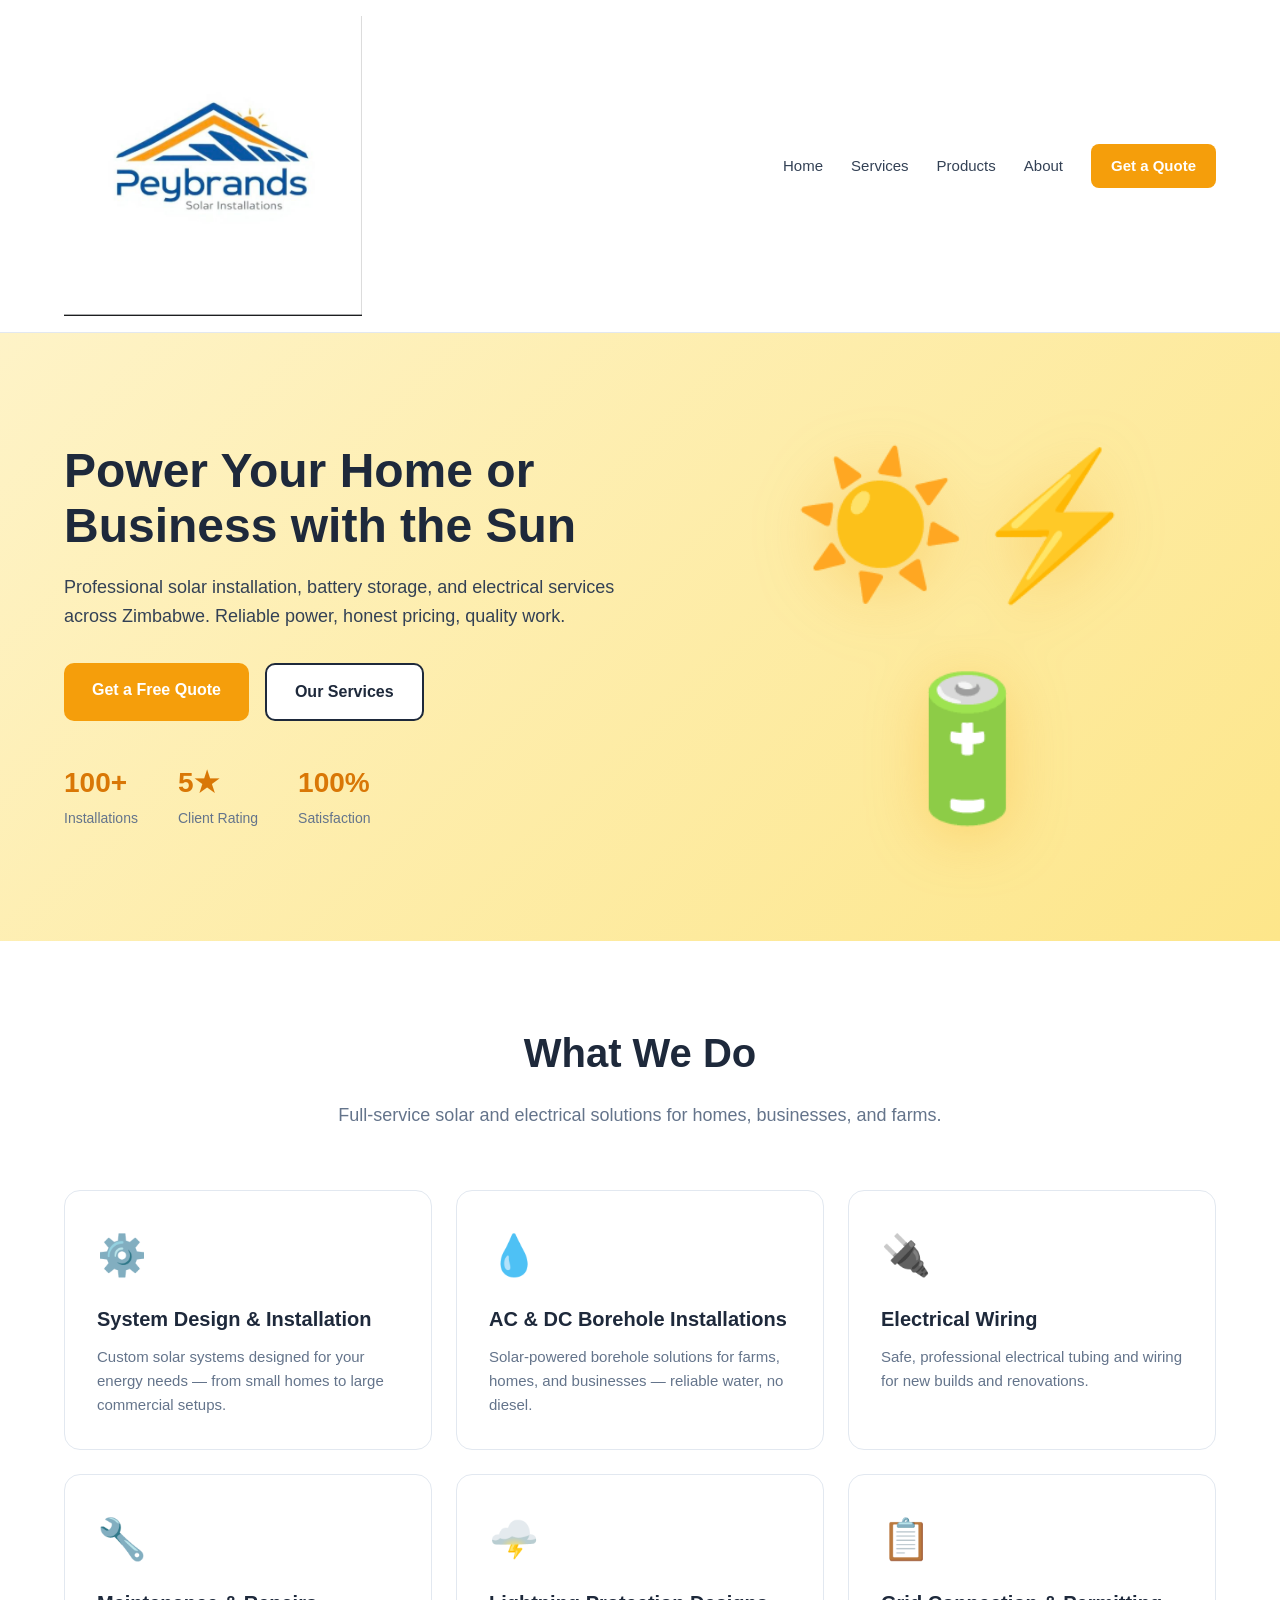
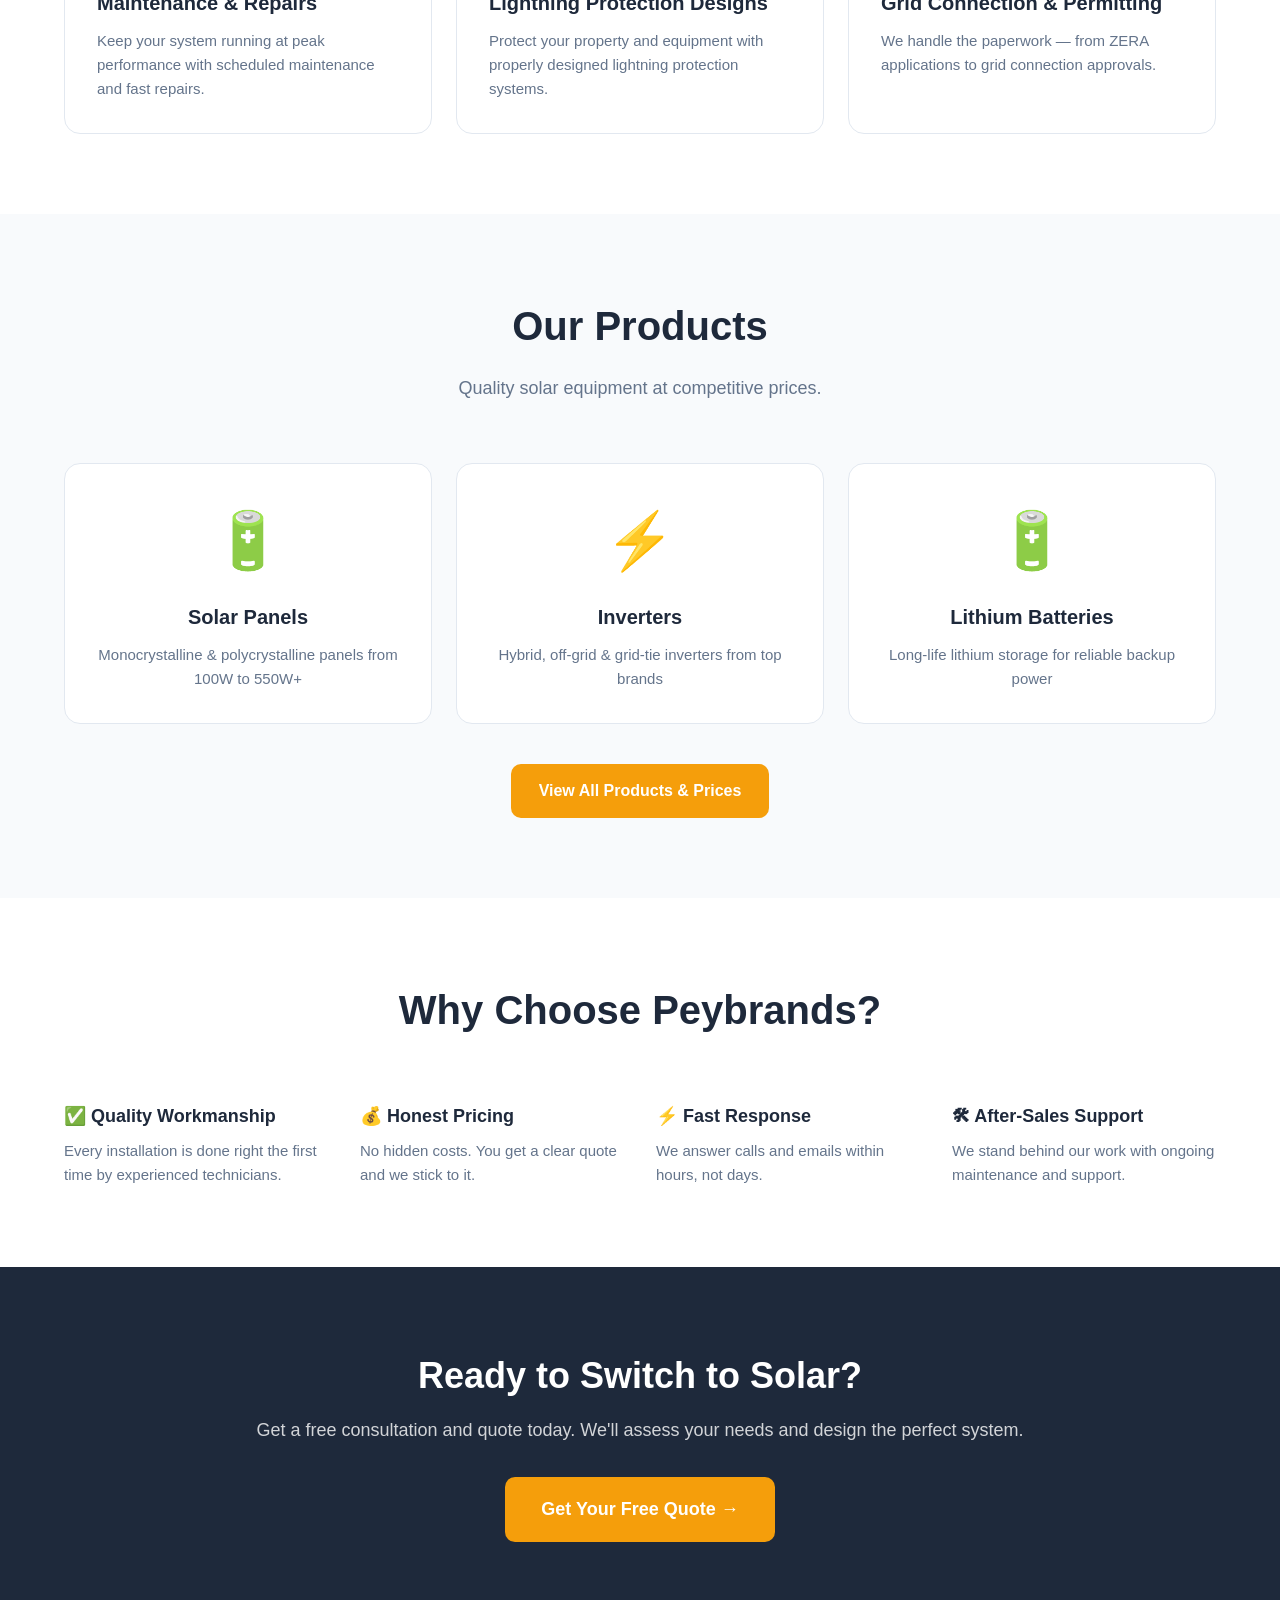
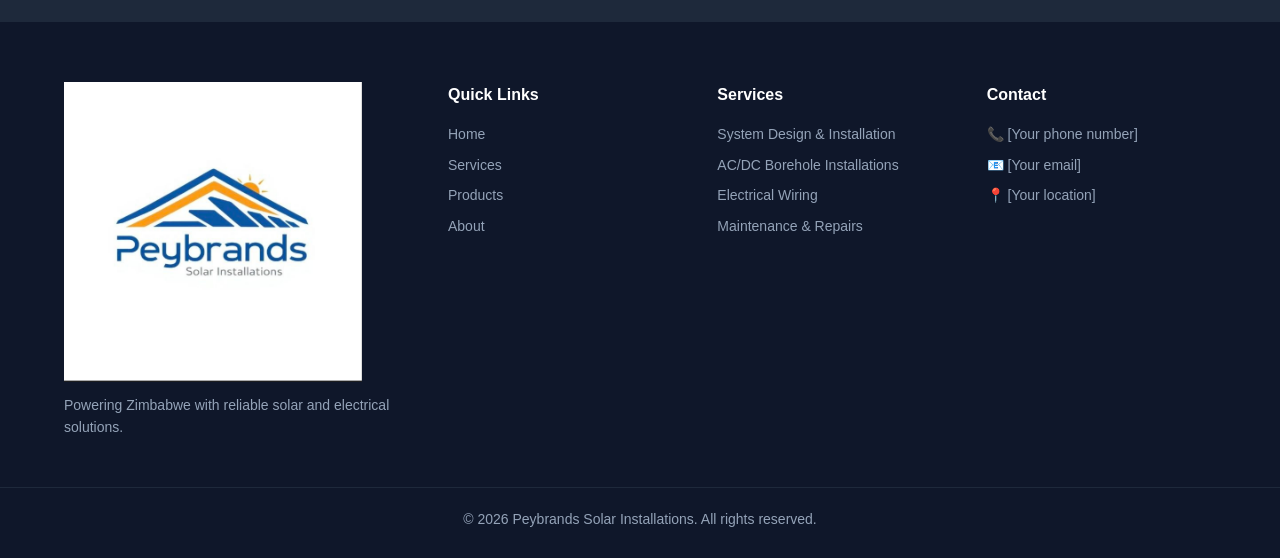
==== index.html @ a76af6f4 "Initial commit: Peybrands Solar website" ====
<!DOCTYPE html>
<html lang="en">
<head>
    <meta charset="UTF-8">
    <meta name="viewport" content="width=device-width, initial-scale=1.0">
    <title>Peybrands Solar Installations | Powering Your Future</title>
    <link rel="stylesheet" href="css/style.css">
    <link rel="icon" type="image/jpeg" href="images/logo.jpg">
</head>
<body>

    <!-- HEADER / NAVIGATION -->
    <header class="header">
        <div class="container header-inner">
            <div class="logo">
    <img src="images/logo.jpg" alt="Peybrands Solar Installations" class="logo-img">
</div>
            <nav class="nav">
                <a href="index.html">Home</a>
                <a href="pages/services.html">Services</a>
                <a href="pages/products.html">Products</a>
                <a href="pages/about.html">About</a>
                <a href="pages/contact.html" class="btn-nav">Get a Quote</a>
            </nav>
        </div>
    </header>

    <!-- HERO SECTION -->
    <section class="hero">
        <div class="container hero-inner">
            <div class="hero-text">
                <h1>Power Your Home or Business with the Sun</h1>
                <p>Professional solar installation, battery storage, and electrical services across Zimbabwe. Reliable power, honest pricing, quality work.</p>
                <div class="hero-buttons">
                    <a href="pages/contact.html" class="btn btn-primary">Get a Free Quote</a>
                    <a href="pages/services.html" class="btn btn-secondary">Our Services</a>
                </div>
                <div class="hero-stats">
                    <div class="stat">
                        <span class="stat-number">100+</span>
                        <span class="stat-label">Installations</span>
                    </div>
                    <div class="stat">
                        <span class="stat-number">5★</span>
                        <span class="stat-label">Client Rating</span>
                    </div>
                    <div class="stat">
                        <span class="stat-number">100%</span>
                        <span class="stat-label">Satisfaction</span>
                    </div>
                </div>
            </div>
            <div class="hero-image">
                <div class="hero-illustration">☀️⚡🔋</div>
            </div>
        </div>
    </section>

    <!-- SERVICES SECTION -->
    <section class="section">
        <div class="container">
            <div class="section-header">
                <h2>What We Do</h2>
                <p>Full-service solar and electrical solutions for homes, businesses, and farms.</p>
            </div>
            <div class="services-grid">
                <div class="service-card">
                    <div class="service-icon">⚙️</div>
                    <h3>System Design & Installation</h3>
                    <p>Custom solar systems designed for your energy needs — from small homes to large commercial setups.</p>
                </div>
                <div class="service-card">
                    <div class="service-icon">💧</div>
                    <h3>AC & DC Borehole Installations</h3>
                    <p>Solar-powered borehole solutions for farms, homes, and businesses — reliable water, no diesel.</p>
                </div>
                <div class="service-card">
                    <div class="service-icon">🔌</div>
                    <h3>Electrical Wiring</h3>
                    <p>Safe, professional electrical tubing and wiring for new builds and renovations.</p>
                </div>
                <div class="service-card">
                    <div class="service-icon">🔧</div>
                    <h3>Maintenance & Repairs</h3>
                    <p>Keep your system running at peak performance with scheduled maintenance and fast repairs.</p>
                </div>
                <div class="service-card">
                    <div class="service-icon">🌩️</div>
                    <h3>Lightning Protection Designs</h3>
                    <p>Protect your property and equipment with properly designed lightning protection systems.</p>
                </div>
                <div class="service-card">
                    <div class="service-icon">📋</div>
                    <h3>Grid Connection & Permitting</h3>
                    <p>We handle the paperwork — from ZERA applications to grid connection approvals.</p>
                </div>
            </div>
        </div>
    </section>

    <!-- PRODUCTS PREVIEW -->
    <section class="section section-alt">
        <div class="container">
            <div class="section-header">
                <h2>Our Products</h2>
                <p>Quality solar equipment at competitive prices.</p>
            </div>
            <div class="products-grid">
                <div class="product-card">
                    <div class="product-img">🔋</div>
                    <h3>Solar Panels</h3>
                    <p>Monocrystalline & polycrystalline panels from 100W to 550W+</p>
                </div>
                <div class="product-card">
                    <div class="product-img">⚡</div>
                    <h3>Inverters</h3>
                    <p>Hybrid, off-grid & grid-tie inverters from top brands</p>
                </div>
                <div class="product-card">
                    <div class="product-img">🔋</div>
                    <h3>Lithium Batteries</h3>
                    <p>Long-life lithium storage for reliable backup power</p>
                </div>
            </div>
            <div class="center">
                <a href="pages/products.html" class="btn btn-primary">View All Products & Prices</a>
            </div>
        </div>
    </section>

    <!-- WHY CHOOSE US -->
    <section class="section">
        <div class="container">
            <div class="section-header">
                <h2>Why Choose Peybrands?</h2>
            </div>
            <div class="features-grid">
                <div class="feature">
                    <h3>✅ Quality Workmanship</h3>
                    <p>Every installation is done right the first time by experienced technicians.</p>
                </div>
                <div class="feature">
                    <h3>💰 Honest Pricing</h3>
                    <p>No hidden costs. You get a clear quote and we stick to it.</p>
                </div>
                <div class="feature">
                    <h3>⚡ Fast Response</h3>
                    <p>We answer calls and emails within hours, not days.</p>
                </div>
                <div class="feature">
                    <h3>🛠 After-Sales Support</h3>
                    <p>We stand behind our work with ongoing maintenance and support.</p>
                </div>
            </div>
        </div>
    </section>

    <!-- CALL TO ACTION -->
    <section class="cta">
        <div class="container cta-inner">
            <h2>Ready to Switch to Solar?</h2>
            <p>Get a free consultation and quote today. We'll assess your needs and design the perfect system.</p>
            <a href="pages/contact.html" class="btn btn-primary btn-large">Get Your Free Quote →</a>
        </div>
    </section>

    <!-- FOOTER -->
    <footer class="footer">
        <div class="container footer-inner">
            <div class="footer-col">
                <div class="logo">
    <img src="images/logo.jpg" alt="Peybrands Solar Installations" class="logo-img">
</div>
                <p>Powering Zimbabwe with reliable solar and electrical solutions.</p>
            </div>
            <div class="footer-col">
                <h4>Quick Links</h4>
                <a href="index.html">Home</a>
                <a href="pages/services.html">Services</a>
                <a href="pages/products.html">Products</a>
                <a href="pages/about.html">About</a>
            </div>
            <div class="footer-col">
                <h4>Services</h4>
                <p>System Design & Installation</p>
                <p>AC/DC Borehole Installations</p>
                <p>Electrical Wiring</p>
                <p>Maintenance & Repairs</p>
            </div>
            <div class="footer-col">
                <h4>Contact</h4>
                <p>📞 [Your phone number]</p>
                <p>📧 [Your email]</p>
                <p>📍 [Your location]</p>
            </div>
        </div>
        <div class="footer-bottom">
            <p>© 2026 Peybrands Solar Installations. All rights reserved.</p>
        </div>
    </footer>

</body>
</html>
---- css/style.css ----
/* ===== RESET & BASE ===== */
* {
    margin: 0;
    padding: 0;
    box-sizing: border-box;
}

:root {
    --primary: #f59e0b;
    --primary-dark: #d97706;
    --dark: #1e293b;
    --dark-light: #334155;
    --gray: #64748b;
    --light: #f8fafc;
    --white: #ffffff;
    --green: #10b981;
}

body {
    font-family: -apple-system, BlinkMacSystemFont, 'Segoe UI', Roboto, sans-serif;
    color: var(--dark);
    line-height: 1.6;
    background: var(--white);
}

.container {
    max-width: 1200px;
    margin: 0 auto;
    padding: 0 24px;
}

.center { text-align: center; }

/* ===== HEADER ===== */
.header {
    background: var(--white);
    border-bottom: 1px solid #e2e8f0;
    position: sticky;
    top: 0;
    z-index: 100;
}

.header-inner {
    display: flex;
    justify-content: space-between;
    align-items: center;
    padding: 16px 24px;
}

.logo {
    display: flex;
    align-items: center;
    gap: 8px;
}

.logo-img {
    height: 300px;
    width: auto;
    display: block;
}
.logo-icon { font-size: 24px; }

.logo-text strong { color: var(--primary); }

.nav {
    display: flex;
    align-items: center;
    gap: 28px;
}

.nav a {
    color: var(--dark-light);
    text-decoration: none;
    font-size: 15px;
    font-weight: 500;
    transition: color 0.2s;
}

.nav a:hover { color: var(--primary); }

.btn-nav {
    background: var(--primary);
    color: white !important;
    padding: 10px 20px;
    border-radius: 8px;
    font-weight: 600 !important;
}

.btn-nav:hover {
    background: var(--primary-dark);
    color: white !important;
}

/* ===== HERO ===== */
.hero {
    background: linear-gradient(135deg, #fef3c7 0%, #fde68a 100%);
    padding: 80px 0;
}

.hero-inner {
    display: grid;
    grid-template-columns: 1.2fr 1fr;
    gap: 60px;
    align-items: center;
}

.hero h1 {
    font-size: 48px;
    line-height: 1.15;
    margin-bottom: 20px;
    color: var(--dark);
}

.hero p {
    font-size: 18px;
    color: var(--dark-light);
    margin-bottom: 32px;
}

.hero-buttons {
    display: flex;
    gap: 16px;
    margin-bottom: 40px;
    flex-wrap: wrap;
}

.hero-stats {
    display: flex;
    gap: 40px;
}

.stat-number {
    display: block;
    font-size: 28px;
    font-weight: 700;
    color: var(--primary-dark);
}

.stat-label {
    font-size: 14px;
    color: var(--gray);
}

.hero-illustration {
    font-size: 140px;
    text-align: center;
    filter: drop-shadow(0 10px 30px rgba(245, 158, 11, 0.3));
}

/* ===== BUTTONS ===== */
.btn {
    display: inline-block;
    padding: 14px 28px;
    border-radius: 10px;
    font-weight: 600;
    text-decoration: none;
    font-size: 16px;
    transition: all 0.2s;
    border: none;
    cursor: pointer;
}

.btn-primary {
    background: var(--primary);
    color: white;
}

.btn-primary:hover {
    background: var(--primary-dark);
    transform: translateY(-2px);
    box-shadow: 0 10px 25px rgba(245, 158, 11, 0.3);
}

.btn-secondary {
    background: white;
    color: var(--dark);
    border: 2px solid var(--dark);
}

.btn-secondary:hover {
    background: var(--dark);
    color: white;
}

.btn-large {
    padding: 18px 36px;
    font-size: 18px;
}

/* ===== SECTIONS ===== */
.section {
    padding: 80px 0;
}

.section-alt {
    background: var(--light);
}

.section-header {
    text-align: center;
    max-width: 700px;
    margin: 0 auto 60px;
}

.section-header h2 {
    font-size: 40px;
    margin-bottom: 16px;
    color: var(--dark);
}

.section-header p {
    font-size: 18px;
    color: var(--gray);
}

/* ===== SERVICES GRID ===== */
.services-grid {
    display: grid;
    grid-template-columns: repeat(auto-fit, minmax(300px, 1fr));
    gap: 24px;
}

.service-card {
    background: white;
    padding: 32px;
    border-radius: 16px;
    border: 1px solid #e2e8f0;
    transition: all 0.3s;
}

.service-card:hover {
    border-color: var(--primary);
    transform: translateY(-4px);
    box-shadow: 0 12px 30px rgba(0,0,0,0.08);
}

.service-icon {
    font-size: 40px;
    margin-bottom: 16px;
}

.service-card h3 {
    font-size: 20px;
    margin-bottom: 10px;
    color: var(--dark);
}

.service-card p {
    color: var(--gray);
    font-size: 15px;
}

/* ===== PRODUCTS GRID ===== */
.products-grid {
    display: grid;
    grid-template-columns: repeat(auto-fit, minmax(260px, 1fr));
    gap: 24px;
    margin-bottom: 40px;
}

.product-card {
    background: white;
    padding: 32px;
    border-radius: 16px;
    text-align: center;
    border: 1px solid #e2e8f0;
    transition: all 0.3s;
}

.product-card:hover {
    transform: translateY(-4px);
    box-shadow: 0 12px 30px rgba(0,0,0,0.08);
}

.product-img {
    font-size: 56px;
    margin-bottom: 16px;
}

.product-card h3 {
    font-size: 20px;
    margin-bottom: 10px;
}

.product-card p {
    color: var(--gray);
    font-size: 15px;
}

/* ===== FEATURES ===== */
.features-grid {
    display: grid;
    grid-template-columns: repeat(auto-fit, minmax(240px, 1fr));
    gap: 32px;
}

.feature h3 {
    font-size: 18px;
    margin-bottom: 8px;
    color: var(--dark);
}

.feature p {
    color: var(--gray);
    font-size: 15px;
}

/* ===== CTA ===== */
.cta {
    background: var(--dark);
    color: white;
    padding: 80px 0;
    text-align: center;
}

.cta h2 {
    font-size: 36px;
    margin-bottom: 12px;
}

.cta p {
    font-size: 18px;
    margin-bottom: 32px;
    opacity: 0.8;
}

/* ===== FOOTER ===== */
.footer {
    background: #0f172a;
    color: #cbd5e1;
    padding: 60px 0 20px;
}

.footer-inner {
    display: grid;
    grid-template-columns: 1.5fr 1fr 1fr 1fr;
    gap: 40px;
    margin-bottom: 40px;
}

.footer h4 {
    color: white;
    margin-bottom: 16px;
    font-size: 16px;
}

.footer a, .footer p {
    display: block;
    color: #94a3b8;
    text-decoration: none;
    font-size: 14px;
    margin-bottom: 8px;
}

.footer a:hover { color: var(--primary); }

.footer .logo { color: white; margin-bottom: 12px; }

.footer-bottom {
    border-top: 1px solid #1e293b;
    padding-top: 20px;
    text-align: center;
    font-size: 14px;
    color: #64748b;
}

/* ===== RESPONSIVE ===== */
@media (max-width: 768px) {
    .hero-inner {
        grid-template-columns: 1fr;
        text-align: center;
    }
    .hero h1 { font-size: 32px; }
    .hero-illustration { font-size: 80px; }
    .hero-stats { justify-content: center; }
    .hero-buttons { justify-content: center; }
    .nav { display: none; }
    .footer-inner { grid-template-columns: 1fr; }
    .section-header h2 { font-size: 28px; }
}
/* ===== PAGE HEADERS ===== */
.page-header {
    background: linear-gradient(135deg, #1e293b 0%, #334155 100%);
    color: white;
    padding: 60px 0;
    text-align: center;
}

.page-header h1 {
    font-size: 42px;
    margin-bottom: 12px;
}

.page-header p {
    font-size: 18px;
    opacity: 0.85;
}

/* ===== CONTACT ===== */
.contact-grid {
    display: grid;
    grid-template-columns: 1fr 1.2fr;
    gap: 60px;
}

.contact-info h2 { font-size: 28px; margin-bottom: 12px; }
.contact-info > p { color: var(--gray); margin-bottom: 32px; }

.contact-item {
    display: flex;
    gap: 16px;
    margin-bottom: 28px;
}

.contact-icon {
    font-size: 28px;
    flex-shrink: 0;
}

.contact-item h4 {
    font-size: 15px;
    color: var(--dark);
    margin-bottom: 6px;
}

.contact-item a, .contact-item p {
    display: block;
    color: var(--dark-light);
    text-decoration: none;
    font-size: 15px;
    margin-bottom: 4px;
}

.contact-item a:hover { color: var(--primary); }

.whatsapp-link {
    color: #25D366 !important;
    font-weight: 600;
    font-size: 14px !important;
}

.muted { color: var(--gray) !important; font-size: 14px !important; }

/* ===== FORM ===== */
.contact-form-wrap {
    background: white;
    padding: 40px;
    border-radius: 16px;
    border: 1px solid #e2e8f0;
}

.contact-form-wrap h2 { font-size: 28px; margin-bottom: 8px; }
.contact-form-wrap > p { color: var(--gray); margin-bottom: 28px; }

.form-group { margin-bottom: 20px; }

.form-group label {
    display: block;
    font-weight: 500;
    margin-bottom: 6px;
    color: var(--dark);
    font-size: 14px;
}

.form-group input,
.form-group select,
.form-group textarea {
    width: 100%;
    padding: 12px 14px;
    border: 2px solid #e2e8f0;
    border-radius: 10px;
    font-size: 15px;
    font-family: inherit;
    transition: border-color 0.2s;
}

.form-group input:focus,
.form-group select:focus,
.form-group textarea:focus {
    outline: none;
    border-color: var(--primary);
}

.form-group textarea { resize: vertical; }

/* ===== ABOUT PAGE ===== */
.narrow {
    max-width: 800px;
}

.narrow h2 {
    font-size: 32px;
    margin-bottom: 20px;
    margin-top: 30px;
}

.narrow h2:first-child { margin-top: 0; }

.narrow p {
    font-size: 17px;
    color: var(--dark-light);
    margin-bottom: 16px;
    line-height: 1.7;
}

.check-list {
    list-style: none;
    padding: 0;
}

.check-list li {
    font-size: 16px;
    padding: 12px 0;
    border-bottom: 1px solid #e2e8f0;
    color: var(--dark-light);
}

.check-list li:last-child { border-bottom: none; }

/* ===== RESPONSIVE ===== */
@media (max-width: 768px) {
    .contact-grid { grid-template-columns: 1fr; gap: 40px; }
    .contact-form-wrap { padding: 24px; }
    .page-header h1 { font-size: 32px; }
}
/* ===== SERVICES DETAILED PAGE ===== */
.service-detail {
    display: grid;
    grid-template-columns: 120px 1fr;
    gap: 40px;
    padding: 50px 0;
    border-bottom: 1px solid #e2e8f0;
    align-items: start;
}

.service-detail:last-of-type {
    border-bottom: none;
}

.service-detail.alt {
    background: var(--light);
    padding: 50px 40px;
    border-radius: 16px;
    margin: 20px 0;
    border-bottom: none;
}

.service-detail-icon {
    font-size: 72px;
    text-align: center;
    background: white;
    padding: 20px;
    border-radius: 20px;
    box-shadow: 0 4px 15px rgba(0,0,0,0.06);
    display: flex;
    align-items: center;
    justify-content: center;
    aspect-ratio: 1;
}

.service-detail-content h2 {
    font-size: 32px;
    margin-bottom: 16px;
    color: var(--dark);
}

.service-detail-content > p {
    font-size: 17px;
    color: var(--dark-light);
    margin-bottom: 20px;
    line-height: 1.7;
}

.feature-list {
    list-style: none;
    padding: 0;
    margin-bottom: 24px;
}

.feature-list li {
    padding: 8px 0;
    color: var(--dark-light);
    font-size: 16px;
    padding-left: 28px;
    position: relative;
}

.feature-list li::before {
    content: "✅";
    position: absolute;
    left: 0;
    font-size: 14px;
}

@media (max-width: 768px) {
    .service-detail {
        grid-template-columns: 1fr;
        gap: 20px;
    }
    .service-detail-icon {
        max-width: 100px;
        margin: 0 auto;
    }
    .service-detail.alt { padding: 30px 20px; }
    .service-detail-content h2 { font-size: 24px; }
}
/* ===== COMING SOON ===== */
.coming-soon {
    padding: 40px 0;
}

.coming-soon-icon {
    font-size: 80px;
    margin-bottom: 20px;
}

.coming-soon h2 {
    font-size: 32px;
    margin-bottom: 16px;
    color: var(--dark);
}

.coming-soon > p {
    font-size: 17px;
    color: var(--gray);
    margin-bottom: 40px;
    max-width: 600px;
    margin-left: auto;
    margin-right: auto;
}

.product-types {
    display: grid;
    grid-template-columns: repeat(auto-fit, minmax(200px, 1fr));
    gap: 20px;
    margin-bottom: 40px;
}

.product-type {
    background: white;
    padding: 28px 20px;
    border-radius: 12px;
    border: 1px solid #e2e8f0;
    transition: all 0.3s;
}

.product-type:hover {
    transform: translateY(-4px);
    box-shadow: 0 10px 25px rgba(0,0,0,0.08);
    border-color: var(--primary);
}

.product-type-icon {
    font-size: 40px;
    display: block;
    margin-bottom: 12px;
}

.product-type h4 {
    font-size: 17px;
    margin-bottom: 8px;
    color: var(--dark);
}

.product-type p {
    font-size: 14px;
    color: var(--gray);
}
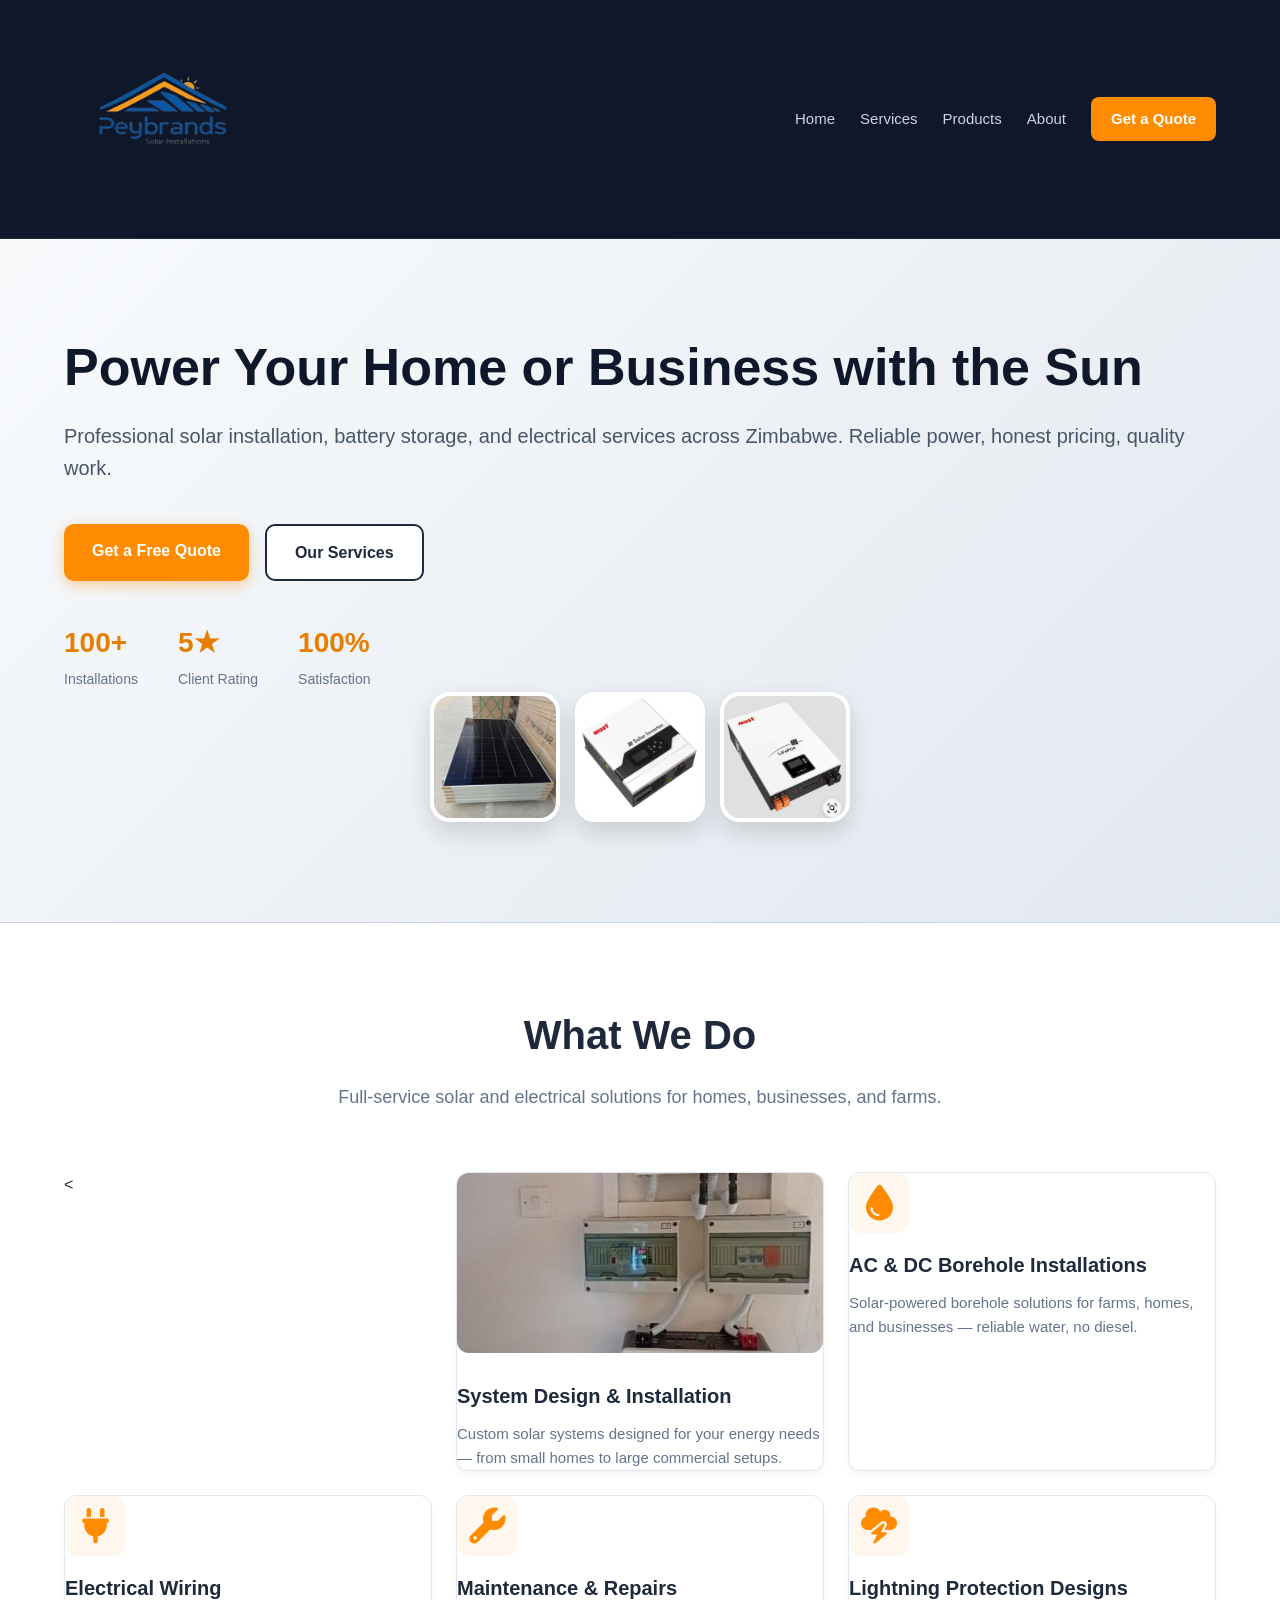
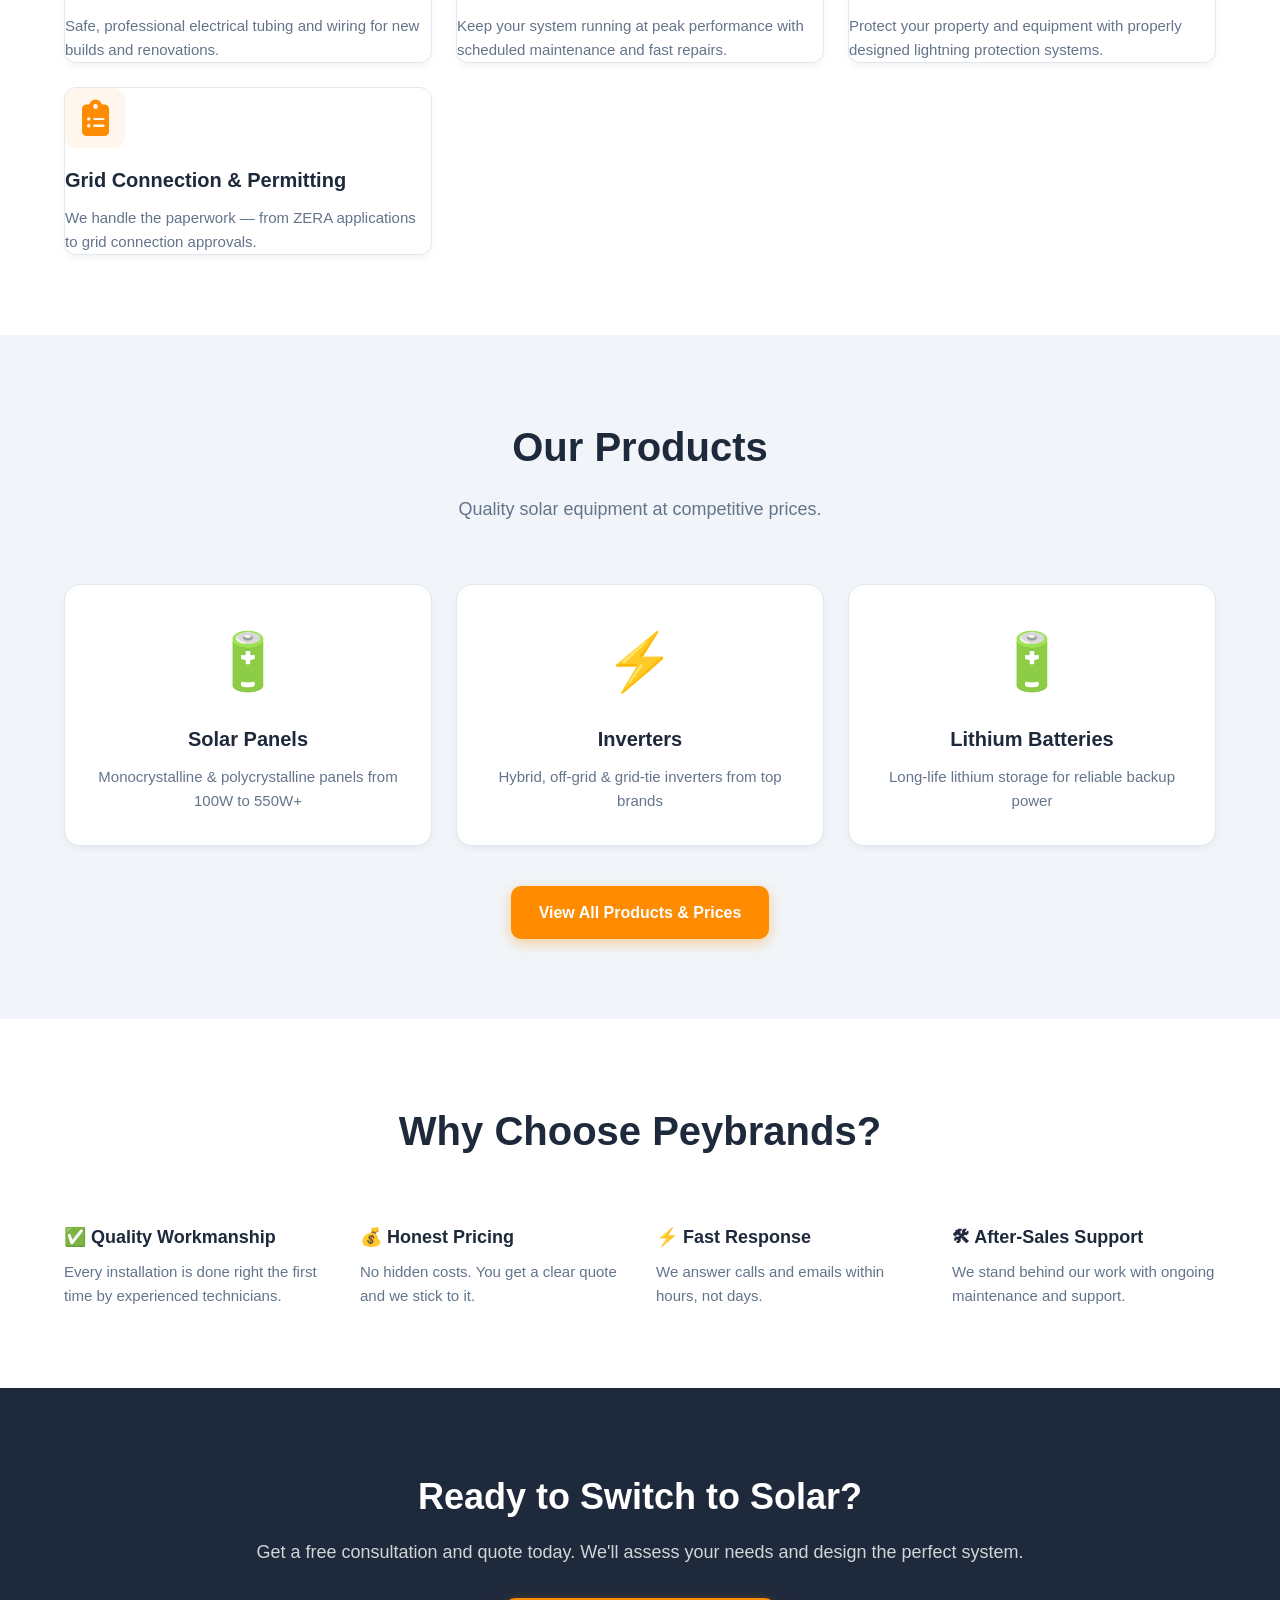
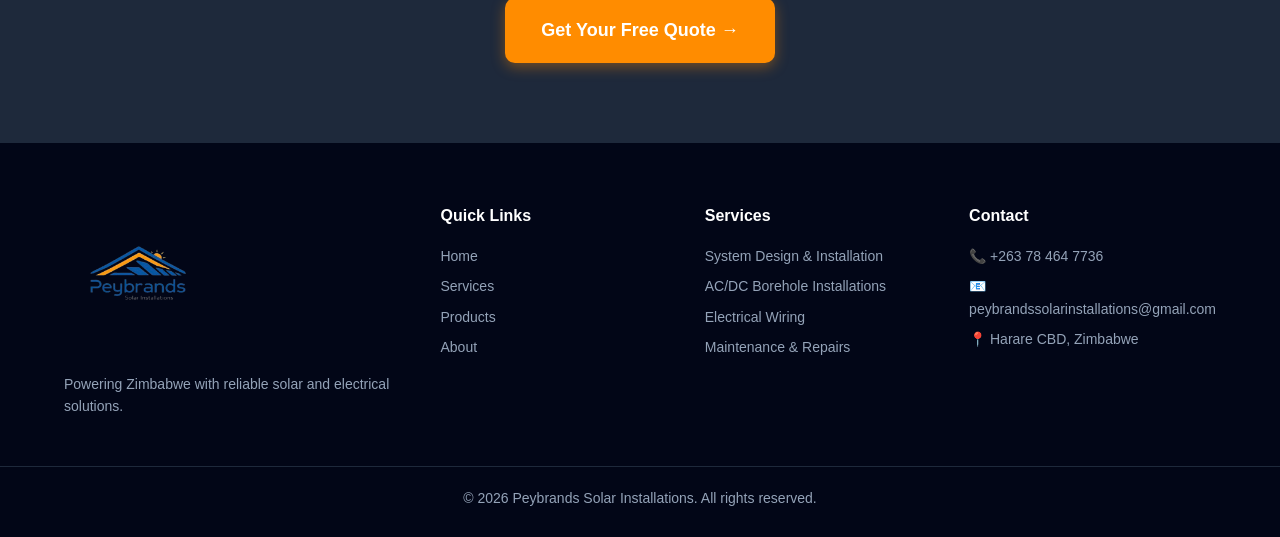
==== commit 2e120254: "Final design polish: real contact info, new icons, and system design image" ====
--- a/index.html
+++ b/index.html
@@ -4,8 +4,9 @@
     <meta charset="UTF-8">
     <meta name="viewport" content="width=device-width, initial-scale=1.0">
     <title>Peybrands Solar Installations | Powering Your Future</title>
+    <link rel="stylesheet" href="https://cdnjs.cloudflare.com/ajax/libs/font-awesome/6.4.0/css/all.min.css">
     <link rel="stylesheet" href="css/style.css">
-    <link rel="icon" type="image/jpeg" href="images/logo.jpg">
+    <link rel="icon" type="image/jpeg" href="images/logo.png">
 </head>
 <body>
 
@@ -13,7 +14,7 @@
     <header class="header">
         <div class="container header-inner">
             <div class="logo">
-    <img src="images/logo.jpg" alt="Peybrands Solar Installations" class="logo-img">
+    <img src="images/logo.png" alt="Peybrands Solar Installations" class="logo-img">
 </div>
             <nav class="nav">
                 <a href="index.html">Home</a>
@@ -51,7 +52,11 @@
                 </div>
             </div>
             <div class="hero-image">
-                <div class="hero-illustration">☀️⚡🔋</div>
+                <div class="hero-image-grid">
+    <img src="images/products/solar-panel.jpg" alt="Solar Panels">
+    <img src="images/products/must inverter.jpg" alt="Inverter">
+    <img src="images/products/must-battery.jpg" alt="Must Battery">
+</div>
             </div>
         </div>
     </section>
@@ -64,36 +69,36 @@
                 <p>Full-service solar and electrical solutions for homes, businesses, and farms.</p>
             </div>
             <div class="services-grid">
-                <div class="service-card">
-                    <div class="service-icon">⚙️</div>
-                    <h3>System Design & Installation</h3>
-                    <p>Custom solar systems designed for your energy needs — from small homes to large commercial setups.</p>
-                </div>
-                <div class="service-card">
-                    <div class="service-icon">💧</div>
-                    <h3>AC & DC Borehole Installations</h3>
-                    <p>Solar-powered borehole solutions for farms, homes, and businesses — reliable water, no diesel.</p>
-                </div>
-                <div class="service-card">
-                    <div class="service-icon">🔌</div>
-                    <h3>Electrical Wiring</h3>
-                    <p>Safe, professional electrical tubing and wiring for new builds and renovations.</p>
-                </div>
-                <div class="service-card">
-                    <div class="service-icon">🔧</div>
-                    <h3>Maintenance & Repairs</h3>
-                    <p>Keep your system running at peak performance with scheduled maintenance and fast repairs.</p>
-                </div>
-                <div class="service-card">
-                    <div class="service-icon">🌩️</div>
-                    <h3>Lightning Protection Designs</h3>
-                    <p>Protect your property and equipment with properly designed lightning protection systems.</p>
-                </div>
-                <div class="service-card">
-                    <div class="service-icon">📋</div>
-                    <h3>Grid Connection & Permitting</h3>
-                    <p>We handle the paperwork — from ZERA applications to grid connection approvals.</p>
-                </div>
+                <<div class="service-card">
+    <img src="images/system-design.jpg" alt="System Design & Installation" class="service-img">
+    <h3>System Design & Installation</h3>
+    <p>Custom solar systems designed for your energy needs — from small homes to large commercial setups.</p>
+</div>
+                <div class="service-card">
+    <div class="service-icon"><i class="fa-solid fa-droplet"></i></div>
+    <h3>AC & DC Borehole Installations</h3>
+    <p>Solar-powered borehole solutions for farms, homes, and businesses — reliable water, no diesel.</p>
+</div>
+               <div class="service-card">
+    <div class="service-icon"><i class="fa-solid fa-plug"></i></div>
+    <h3>Electrical Wiring</h3>
+    <p>Safe, professional electrical tubing and wiring for new builds and renovations.</p>
+</div>
+                <div class="service-card">
+    <div class="service-icon"><i class="fa-solid fa-wrench"></i></div>
+    <h3>Maintenance & Repairs</h3>
+    <p>Keep your system running at peak performance with scheduled maintenance and fast repairs.</p>
+</div>
+                <div class="service-card">
+    <div class="service-icon"><i class="fa-solid fa-cloud-bolt"></i></div>
+    <h3>Lightning Protection Designs</h3>
+    <p>Protect your property and equipment with properly designed lightning protection systems.</p>
+</div>
+                <div class="service-card">
+    <div class="service-icon"><i class="fa-solid fa-clipboard-list"></i></div>
+    <h3>Grid Connection & Permitting</h3>
+    <p>We handle the paperwork — from ZERA applications to grid connection approvals.</p>
+</div>
             </div>
         </div>
     </section>
@@ -169,7 +174,7 @@
         <div class="container footer-inner">
             <div class="footer-col">
                 <div class="logo">
-    <img src="images/logo.jpg" alt="Peybrands Solar Installations" class="logo-img">
+    <img src="images/logo.png" alt="Peybrands Solar Installations" class="logo-img">
 </div>
                 <p>Powering Zimbabwe with reliable solar and electrical solutions.</p>
             </div>
@@ -189,9 +194,9 @@
             </div>
             <div class="footer-col">
                 <h4>Contact</h4>
-                <p>📞 [Your phone number]</p>
-                <p>📧 [Your email]</p>
-                <p>📍 [Your location]</p>
+                <p>📞 +263 78 464 7736</p>
+                <p>📧 peybrandssolarinstallations@gmail.com</p>
+                <p>📍 Harare CBD, Zimbabwe</p>
             </div>
         </div>
         <div class="footer-bottom">
--- a/css/style.css
+++ b/css/style.css
@@ -6,21 +6,26 @@
 }
 
 :root {
-    --primary: #f59e0b;
-    --primary-dark: #d97706;
-    --dark: #1e293b;
-    --dark-light: #334155;
-    --gray: #64748b;
-    --light: #f8fafc;
-    --white: #ffffff;
-    --green: #10b981;
+    /* Primary Brand Color (Solar Orange) */
+    --primary: #FF8C00; 
+    --primary-dark: #E67E00;
+    
+    /* Secondary Brand Color (Deep Blue) */
+    --brand-blue: #0F172A; 
+    
+    /* Text & Neutrals */
+    --dark: #1E293B;
+    --dark-light: #475569;
+    --gray: #64748B;
+    --light: #f1f5f9;
+    --white: #FFFFFF;
 }
 
 body {
     font-family: -apple-system, BlinkMacSystemFont, 'Segoe UI', Roboto, sans-serif;
     color: var(--dark);
     line-height: 1.6;
-    background: var(--white);
+    background: var(--light);
 }
 
 .container {
@@ -33,50 +38,25 @@
 
 /* ===== HEADER ===== */
 .header {
-    background: var(--white);
-    border-bottom: 1px solid #e2e8f0;
+    background: var(--brand-blue); /* Changed to Deep Blue */
+    border-bottom: 1px solid #1E293B;
     position: sticky;
     top: 0;
     z-index: 100;
 }
 
-.header-inner {
-    display: flex;
-    justify-content: space-between;
-    align-items: center;
-    padding: 16px 24px;
-}
-
-.logo {
-    display: flex;
-    align-items: center;
-    gap: 8px;
-}
-
-.logo-img {
-    height: 300px;
-    width: auto;
-    display: block;
-}
-.logo-icon { font-size: 24px; }
-
-.logo-text strong { color: var(--primary); }
-
-.nav {
-    display: flex;
-    align-items: center;
-    gap: 28px;
-}
-
+/* Make the navigation links white so they are visible on the blue background */
 .nav a {
-    color: var(--dark-light);
+    color: #CBD5E1; 
     text-decoration: none;
     font-size: 15px;
     font-weight: 500;
     transition: color 0.2s;
 }
 
-.nav a:hover { color: var(--primary); }
+.nav a:hover { 
+    color: var(--primary); 
+}
 
 .btn-nav {
     background: var(--primary);
@@ -93,28 +73,23 @@
 
 /* ===== HERO ===== */
 .hero {
-    background: linear-gradient(135deg, #fef3c7 0%, #fde68a 100%);
-    padding: 80px 0;
-}
-
-.hero-inner {
-    display: grid;
-    grid-template-columns: 1.2fr 1fr;
-    gap: 60px;
-    align-items: center;
+    background: linear-gradient(135deg, #F8FAFC 0%, #E2E8F0 100%);
+    padding: 100px 0;
+    border-bottom: 1px solid #CBD5E1;
 }
 
 .hero h1 {
-    font-size: 48px;
-    line-height: 1.15;
-    margin-bottom: 20px;
-    color: var(--dark);
+    font-size: 52px;
+    line-height: 1.1;
+    margin-bottom: 24px;
+    color: var(--brand-blue); /* Deep blue text */
+    font-weight: 800;
 }
 
 .hero p {
-    font-size: 18px;
+    font-size: 20px;
     color: var(--dark-light);
-    margin-bottom: 32px;
+    margin-bottom: 40px;
 }
 
 .hero-buttons {
@@ -160,15 +135,21 @@
     cursor: pointer;
 }
 
+/* --- The Normal State of the Button --- */
 .btn-primary {
     background: var(--primary);
     color: white;
-}
-
+    /* This adds a soft orange glow around the button */
+    box-shadow: 0 4px 14px 0 rgba(255, 140, 0, 0.39); 
+}
+
+/* --- What happens when you HOVER over the button --- */
 .btn-primary:hover {
     background: var(--primary-dark);
+    /* This physically moves the button UP by 2 pixels */
     transform: translateY(-2px);
-    box-shadow: 0 10px 25px rgba(245, 158, 11, 0.3);
+    /* This makes the glow bigger when you hover */
+    box-shadow: 0 6px 20px rgba(255, 140, 0, 0.5);
 }
 
 .btn-secondary {
@@ -190,6 +171,7 @@
 /* ===== SECTIONS ===== */
 .section {
     padding: 80px 0;
+    background: var(--white);
 }
 
 .section-alt {
@@ -220,18 +202,22 @@
     gap: 24px;
 }
 
-.service-card {
+/* --- The Normal State of the Card --- */
+.service-card, .product-card {
     background: white;
-    padding: 32px;
-    border-radius: 16px;
-    border: 1px solid #e2e8f0;
-    transition: all 0.3s;
-}
-
-.service-card:hover {
+    border: 1px solid #E2E8F0;
+    /* Slightly sharper corners = more modern */
+    border-radius: 12px; 
+    /* A very light shadow to make the card pop off the background */
+    box-shadow: 0 4px 6px -1px rgba(0, 0, 0, 0.05);
+}
+
+/* --- What happens when you HOVER over the card --- */
+.service-card:hover, .product-card:hover {
+    /* The border turns orange */
     border-color: var(--primary);
-    transform: translateY(-4px);
-    box-shadow: 0 12px 30px rgba(0,0,0,0.08);
+    /* A deeper shadow to make it look like it's lifting off the page */
+    box-shadow: 0 10px 25px -5px rgba(0, 0, 0, 0.1);
 }
 
 .service-icon {
@@ -326,8 +312,8 @@
 
 /* ===== FOOTER ===== */
 .footer {
-    background: #0f172a;
-    color: #cbd5e1;
+    background: #020617; /* Even darker blue for the footer */
+    color: #CBD5E1;
     padding: 60px 0 20px;
 }
 
@@ -665,4 +651,314 @@
 .product-type p {
     font-size: 14px;
     color: var(--gray);
+}
+/* ===== PRODUCTS SHOWCASE ===== */
+.product-showcase-grid {
+    display: flex;
+    flex-direction: column;
+    gap: 60px;
+}
+
+.product-showcase {
+    display: grid;
+    grid-template-columns: 1fr 1.2fr;
+    gap: 50px;
+    align-items: center;
+    background: white;
+    border-radius: 20px;
+    padding: 40px;
+    border: 1px solid #e2e8f0;
+    transition: all 0.3s;
+}
+
+.product-showcase:hover {
+    box-shadow: 0 15px 40px rgba(0,0,0,0.08);
+    border-color: var(--primary);
+}
+
+/* Alternate sides for visual variety */
+.product-showcase:nth-child(even) .product-image {
+    order: 2;
+}
+
+.product-image {
+    width: 100%;
+    aspect-ratio: 4 / 3;
+    border-radius: 16px;
+    overflow: hidden;
+    background: #f8fafc;
+    display: flex;
+    align-items: center;
+    justify-content: center;
+}
+
+.product-image img {
+    width: 100%;
+    height: 100%;
+    object-fit: cover;
+    display: block;
+}
+
+.product-image-icon {
+    background: linear-gradient(135deg, #fef3c7 0%, #fde68a 100%);
+}
+
+.product-icon-large {
+    font-size: 140px;
+    line-height: 1;
+}
+
+.product-details h3 {
+    font-size: 32px;
+    margin-bottom: 6px;
+    color: var(--dark);
+}
+
+.product-subtitle {
+    color: var(--primary-dark);
+    font-weight: 600;
+    font-size: 15px;
+    margin-bottom: 16px;
+    text-transform: uppercase;
+    letter-spacing: 0.5px;
+}
+
+.product-details > p {
+    font-size: 16px;
+    color: var(--dark-light);
+    margin-bottom: 20px;
+    line-height: 1.7;
+}
+
+.product-features {
+    list-style: none;
+    padding: 0;
+    margin-bottom: 24px;
+}
+
+.product-features li {
+    padding: 8px 0;
+    padding-left: 28px;
+    color: var(--dark-light);
+    font-size: 15px;
+    position: relative;
+}
+
+.product-features li::before {
+    content: "✅";
+    position: absolute;
+    left: 0;
+    font-size: 13px;
+}
+
+/* ===== RESPONSIVE ===== */
+@media (max-width: 768px) {
+    .product-showcase {
+        grid-template-columns: 1fr;
+        padding: 24px;
+        gap: 24px;
+    }
+    .product-showcase:nth-child(even) .product-image {
+        order: 0;
+    }
+    .product-details h3 { font-size: 24px; }
+    .product-icon-large { font-size: 90px; }
+}
+/* ===== NEW PRODUCT CATALOG GRID ===== */
+.product-catalog-grid {
+    display: grid;
+    grid-template-columns: repeat(auto-fit, minmax(280px, 1fr));
+    gap: 30px;
+}
+
+.product-card {
+    background: white;
+    border-radius: 16px;
+    overflow: hidden;
+    border: 1px solid #e2e8f0;
+    transition: all 0.3s ease;
+    display: flex;
+    flex-direction: column;
+}
+
+.product-card:hover {
+    transform: translateY(-5px);
+    box-shadow: 0 15px 30px rgba(0,0,0,0.08);
+    border-color: var(--primary);
+}
+
+.product-card-img {
+    width: 100%;
+    height: 220px;
+    background: #f8fafc;
+    display: flex;
+    align-items: center;
+    justify-content: center;
+    overflow: hidden;
+}
+
+.product-card-img img {
+    width: 100%;
+    height: 100%;
+    object-fit: cover;
+}
+
+.product-img-fallback {
+    background: linear-gradient(135deg, #fef3c7 0%, #fde68a 100%);
+}
+
+.fallback-icon {
+    font-size: 80px;
+}
+
+.product-card-content {
+    padding: 24px;
+    display: flex;
+    flex-direction: column;
+    flex-grow: 1;
+}
+
+.product-card-content h3 {
+    font-size: 22px;
+    margin-bottom: 8px;
+    color: var(--dark);
+}
+
+.product-price {
+    font-size: 20px;
+    font-weight: 700;
+    color: var(--primary-dark);
+    margin-bottom: 12px;
+}
+
+.product-desc {
+    font-size: 15px;
+    color: var(--gray);
+    margin-bottom: 24px;
+    flex-grow: 1; /* Pushes the button to the bottom */
+}
+/* ===== FIX FOR LOGO SIZE ===== */
+.header .logo img {
+    height: 200px; /* You can change this to 60px or 70px if it's too small */
+    width: auto;
+}
+
+.footer .logo img {
+    height: 150px;
+    width: auto;
+}
+/* Fix the squished header */
+.header-inner {
+    display: flex;
+    justify-content: space-between;
+    align-items: center;
+    padding: 15px 24px;
+    flex-wrap: nowrap; /* Prevents the nav from dropping below the logo */
+    gap: 20px;
+}
+
+.nav {
+    display: flex;
+    align-items: center;
+    gap: 25px;
+    flex-wrap: nowrap; /* Forces links to stay on one line */
+}
+
+.nav a {
+    white-space: nowrap; /* Prevents text from wrapping */
+}
+/* Styling for the real images in the hero section */
+.hero-image-grid {
+    display: flex;
+    gap: 15px;
+    justify-content: center;
+    align-items: center;
+}
+
+.hero-image-grid img {
+    width: 130px;
+    height: 130px;
+    object-fit: cover;
+    border-radius: 20px;
+    box-shadow: 0 10px 25px rgba(0,0,0,0.15);
+    border: 4px solid white;
+    transition: transform 0.3s ease;
+}
+
+.hero-image-grid img:hover {
+    transform: scale(1.05);
+}
+
+/* Mobile Responsive */
+@media (max-width: 768px) {
+    .hero-image-grid img {
+        width: 90px;
+        height: 90px;
+    }
+}
+
+/* Fix the squished header */
+.header-inner {
+    display: flex;
+    justify-content: space-between;
+    align-items: center;
+    padding: 15px 24px;
+    flex-wrap: nowrap;
+    gap: 20px;
+}
+
+.nav {
+    display: flex;
+    align-items: center;
+    gap: 25px;
+    flex-wrap: nowrap;
+}
+
+.nav a {
+    white-space: nowrap;
+}
+/* Image for the System Design Card */
+.service-img {
+    width: 100%;
+    height: 180px;
+    object-fit: cover;
+    border-radius: 12px;
+    margin-bottom: 20px;
+}
+
+/* Styling for the professional icons */
+.service-icon {
+    font-size: 36px;
+    color: var(--primary); /* Makes the icons Solar Orange */
+    margin-bottom: 16px;
+    width: 60px;
+    height: 60px;
+    background: #FFF7ED; /* Soft orange background */
+    border-radius: 12px;
+    display: flex;
+    align-items: center;
+    justify-content: center;
+}
+/* Styling for the Services Page Layout */
+.service-img-large {
+    width: 100%;
+    height: 100%;
+    max-height: 300px;
+    object-fit: cover;
+    border-radius: 20px;
+    box-shadow: 0 10px 30px rgba(0,0,0,0.1);
+}
+
+.service-icon-large {
+    font-size: 70px;
+    color: var(--primary);
+    background: #FFF7ED;
+    border-radius: 20px;
+    display: flex;
+    align-items: center;
+    justify-content: center;
+    width: 100%;
+    height: 100%;
+    max-height: 250px;
+    min-height: 200px;
 }
